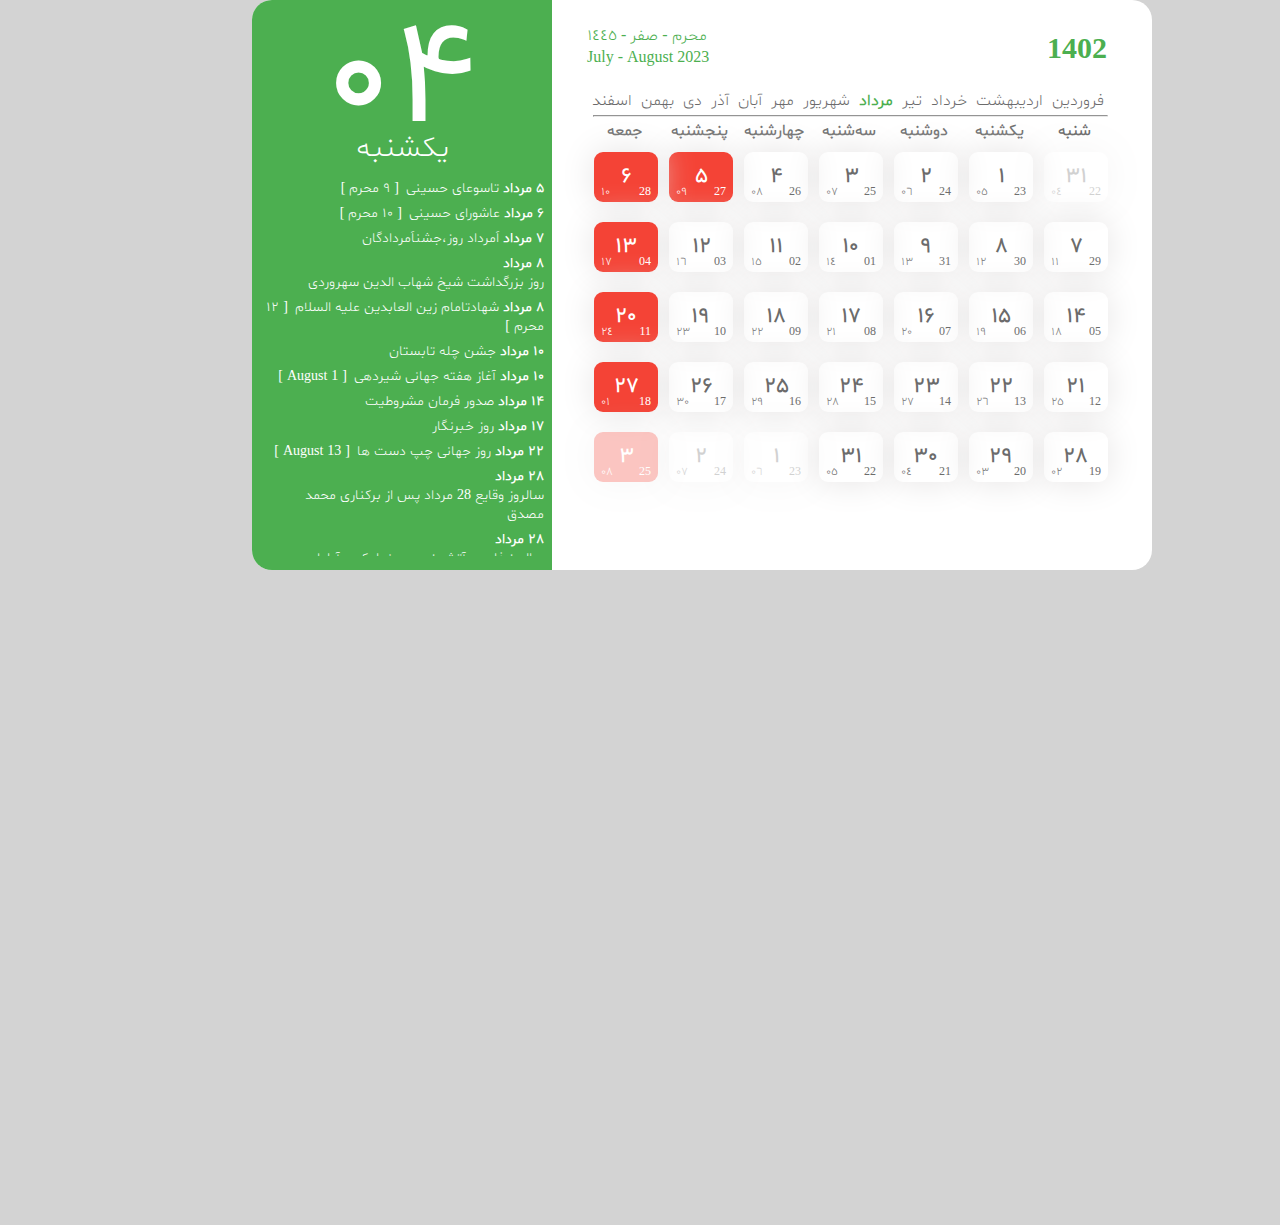
==== Calendar.html @ 131a1b58 "Add Persian Calendar" ====
<!DOCTYPE html>
<html lang="fa">

<head>
  <meta charset="UTF-8">
  <title>Persian Calendar</title>
  <link rel="stylesheet" href="static/css/main.css">
</head>

<body>
  <div class="container">
    <div class="calendar-wrapper">
      <div class="calendar-base">
        <div class="year-wrapper">
        </div>
        <div class="months">
          <span class="month-hover month-letter month-letter-1" data-num="1">فروردین</span>
          <span class="month-hover month-letter month-letter-2" data-num="2">اردیبهشت</span>
          <span class="month-hover month-letter month-letter-3" data-num="3">خرداد</span>
          <span class="month-hover month-letter month-letter-4" data-num="4">تیر</span>
          <span class="month-hover month-letter month-letter-5" data-num="5">مرداد</span>
          <span class="month-hover month-letter month-letter-6" data-num="6">شهریور</span>
          <span class="month-hover month-letter month-letter-7" data-num="7">مهر</span>
          <span class="month-hover month-letter month-letter-8" data-num="8">آبان</span>
          <span class="month-hover month-letter month-letter-9" data-num="9">آذر</span>
          <span class="month-hover month-letter month-letter-10" data-num="10">دی</span>
          <span class="month-hover month-letter month-letter-11" data-num="11">بهمن</span>
          <span class="month-hover month-letter month-letter-12" data-num="12">اسفند</span>
        </div>
        <hr class="month-line" />
        <div class="days">
          <ul class="weeks">
            <li>شنبه</li>
            <li>یکشنبه</li>
            <li>دوشنبه</li>
            <li>سه شنبه</li>
            <li>چهارشنبه</li>
            <li>پنجشنبه</li>
            <li>جمعه</li>
            <div class="clearfix"></div>
          </ul>
        </div>
        <div class="num-dates"></div>
      </div>
      <div class="calendar-left active-season">
        <div class="num-date">X</div>
        <div class="day">X</div>
      </div>
    </div>
    <div class="clearfix"></div>
  </div>
  <script src="static/js/calendarObject.js"></script>
  <script src="static/js/app.js"></script>
</body>

</html>
---- static/css/main.css ----
.container{
    margin: 0 auto;
    width: 80%;
    text-align: center;
    direction: rtl;
}

#introduce{
    display: block;
    width: 100%;
    font-size: 35px;
    font-weight: bold;
    color: white;
    padding-bottom: 5px;
    background-color: #4CAF50;
    text-decoration: none;
    margin-bottom: 15px;
}


/* Page Style */

@font-face{font-family:Shabnam;src: url(../font/Shabnam.ttf) format("truetype");font-weight:400}

body {
  background-color: lightgray;
  font-family: 'Shabnam';
  margin: 0;
}

.dynamic-element{
	display: none;
}

.active-element{
	display: block;
}

.calendar-wrapper{
	text-align: left;
	direction: ltr;
	float: right;
}

.clearfix, .clearfix::before, .clearfix::after{
	clear: both;
	content: "";
	display:black;
}

.calendar-base {
  width: 900px;
  height: 570px;
  border-radius: 20px;
  background-color: white;
  position: relative;
  z-index: 1;
  color: black;
  overflow: hidden;
}

.active-season{
	background-color: #d3cccc !important;
	color:white !important;
}

.active-season-bg{
	background-color: #d3cccc !important;
}

.active-season-cr{
	color: #d3cccc !important;
}

.month-hover.active-season-cr{
	font-weight: bold;
}

.holiday{
	background-color: #f44336;
	color:#fff !important;
}

.holiday:hover{
	background-color: #d3cccc !important;
}

.disable-one{
	opacity: 0.3;
}

.year {
  color: #d3cccc;
  font-size: 30px;
  float: right;
  position: relative;
  right: 45px;
  top: 30px;
  font-weight: bold;
}

.year-meta{
	position: absolute;
	left: 335px;
	top: 25px;
	color: #d3cccc;
}

.triangle-left {
  width: 0;
  height: 0;
  border-top: 5px solid transparent;
  border-right: 10px solid #E8E8E8;
  border-bottom: 5px solid transparent;
  float: right;
  position: relative;
  right: 90px;
  top: 36px;
}

.triangle-right {
  width: 0;
  height: 0;
  border-top: 5px solid transparent;
  border-left: 10px solid #E8E8E8;
  border-bottom: 5px solid transparent;
  float: right;
  position: relative;
  left: 20px;
  top: 36px;
}
.triangle-left:hover{
  border-right: 10px solid#2ECC71;
}
.triangle-right:hover{
  border-left: 10px solid#2ECC71;
}

.month-color {
  color: #27AE60;
}
.month-hover:hover{
  cursor: pointer;
  color: #d3cccc !important;
}

.months {
  color: #6b6b6b;
  position: relative;
  left: 340px;
  top: 90px;
  word-spacing: 5px;
}

.month-line {
  border-color: #E8E8E8;
  position: relative;
  top: 85px;
  width: 57%;
  left: 178px;
}

.days {
  color: #6b6b6b;
  position: relative;
  font-size: 18px;
  left: 14px;
  top: 80px;
  word-spacing: 35px;
  font-weight: 600;
}

.days ul{
	margin: 0;
}

.days ul li{
  background-color: transparent !important;
  height: auto !important;
  word-spacing: -4px;
  font-size: 16px;
}

.num-dates {
   float: right;
   position: relative;
   top: 90px;
   right: 44px;
   z-index: 1;
}

.num-dates ul{
	margin: 0 0 20px 0;
	padding: 0;
}

.num-dates ul li, .days ul li{
	float: right;
    list-style: none;
    text-align: center;
    margin-left: 11px;
    width: 64px;
	font-weight: bold;
}

.num-dates ul li{
	padding: 10px 0;
	cursor: pointer;
	font-size: 22px;
	border-radius: 9px;
	position: relative;
	box-shadow: 0 0 35px #e5e3e3;
	color: #6b6b6b;
}

.num-dates ul li:hover{
	background-color: #d3cccc;
	color: white;
}

.num-dates ul li small{
	position: absolute;
	font-size: 12px;
    font-weight: normal;
	bottom: 2px;
}

.num-dates ul li small#miladi{
    right: 7px;
}

.num-dates ul li small#ghamari{
    left: 7px;
}

.active-day {
  width: 35px;
  height: 35px;
  border-radius: 50%;
  background-color: #2ECC71;
  position: relative;
  top: 295px;
  left: 661px;
}

.white {
  color: white;
}

.event-indicator {
  width: 5px;
  height: 5px;
  border-radius: 50%;
  background-color: #2980B9;
  position: relative;
  top: 304px;
  left: 695px;
}

.two {
  position: relative;
  top: 168px;
  left: 535px;
}

.grey {
  color: #AAAAB1;
}

.calendar-left {
  width: 300px;
  height: 570px;
  border-radius: 20px 0px 0px 20px;
  background-color: #2ECC71;
  position: relative;
  z-index: 1;
  bottom: 570px;
  color: white;
}

.hamburger {
  position: relative;
  top: 25px;
  left: 25px;
}

.burger-line:hover, .hamburger:hover{
  background-color:#27e879 !important;
}

.burger-line {
  width: 25px;
  height: 3px;
  background-color: white;
  border-radius: 15%;
  margin-bottom: 3px;
}

.num-date {
  font-size: 150px;
  width: 50%;
  margin: 0 auto;
  font-weight: 700;
  position: relative;
  top: -20px;
}

.day {
  width: 50%;
  margin: 0px auto;
  font-size: 30px;
  position: relative;
  bottom: 77px;
  text-align: center;
}

.current-events {
  font-size: 15px;
  position: relative;
  margin-left: 25px;
  bottom: 30px;
}

.posts {
  text-decoration: underline dotted;
}
.posts:hover{
  color:#27e879 !important;
}

.events-list{
	direction: rtl;
	float: right;
	position: relative;
    top: -83px;
    width: 93%;
	height: 377px;
    overflow-y: scroll;
    padding-right: 8px;
    text-align: right;
}

.events-list li{
	margin-bottom: 6px;
	font-size: 14px;
}

.events-list li span.event-day{
	font-weight: bold;
}

.events-list li div.event-title{
	display: inline-block;
	margin-left: 3px;
}
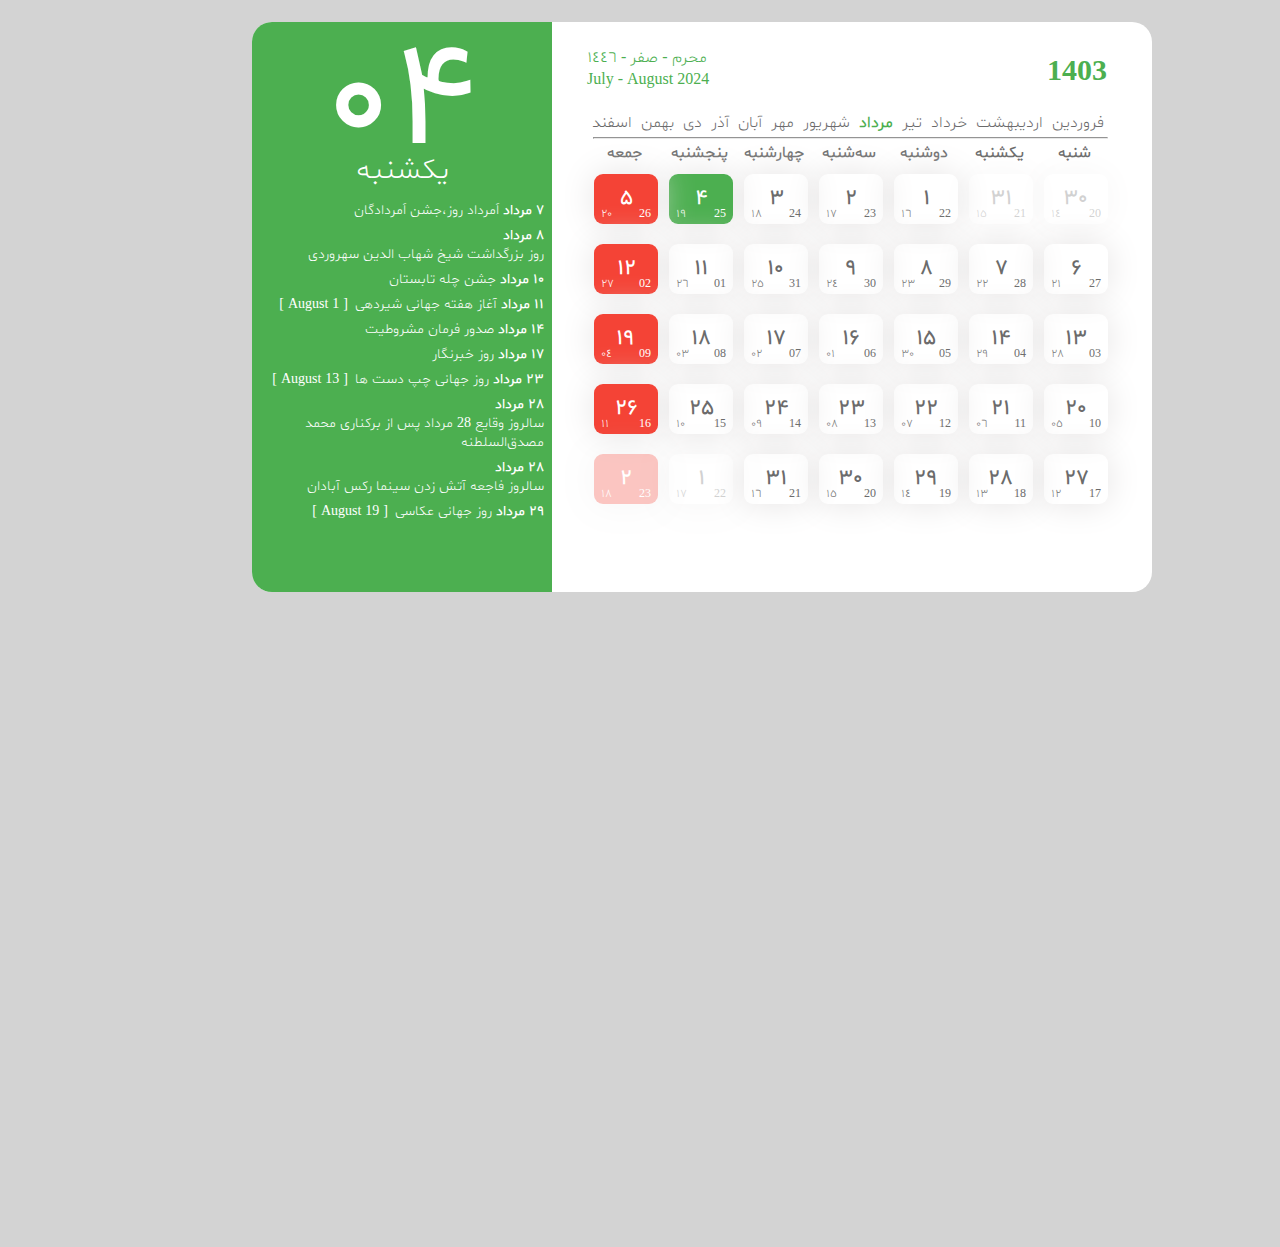
==== commit 4edb5206: "Add Persian Calendar 1403" ====
--- a/Calendar.html
+++ b/Calendar.html
@@ -3,16 +3,25 @@
 
 <head>
   <meta charset="UTF-8">
-  <title>Persian Calendar</title>
+  <title>Calendar</title>
   <link rel="stylesheet" href="static/css/main.css">
 </head>
 
 <body>
+<br>
+
+
   <div class="container">
+
+
+
+
     <div class="calendar-wrapper">
       <div class="calendar-base">
+
         <div class="year-wrapper">
         </div>
+
         <div class="months">
           <span class="month-hover month-letter month-letter-1" data-num="1">فروردین</span>
           <span class="month-hover month-letter month-letter-2" data-num="2">اردیبهشت</span>
@@ -28,6 +37,7 @@
           <span class="month-hover month-letter month-letter-12" data-num="12">اسفند</span>
         </div>
         <hr class="month-line" />
+
         <div class="days">
           <ul class="weeks">
             <li>شنبه</li>
@@ -40,15 +50,26 @@
             <div class="clearfix"></div>
           </ul>
         </div>
+
         <div class="num-dates"></div>
+
       </div>
+
       <div class="calendar-left active-season">
+
         <div class="num-date">X</div>
         <div class="day">X</div>
+
+
+
       </div>
     </div>
     <div class="clearfix"></div>
+
+
   </div>
+
+
   <script src="static/js/calendarObject.js"></script>
   <script src="static/js/app.js"></script>
 </body>
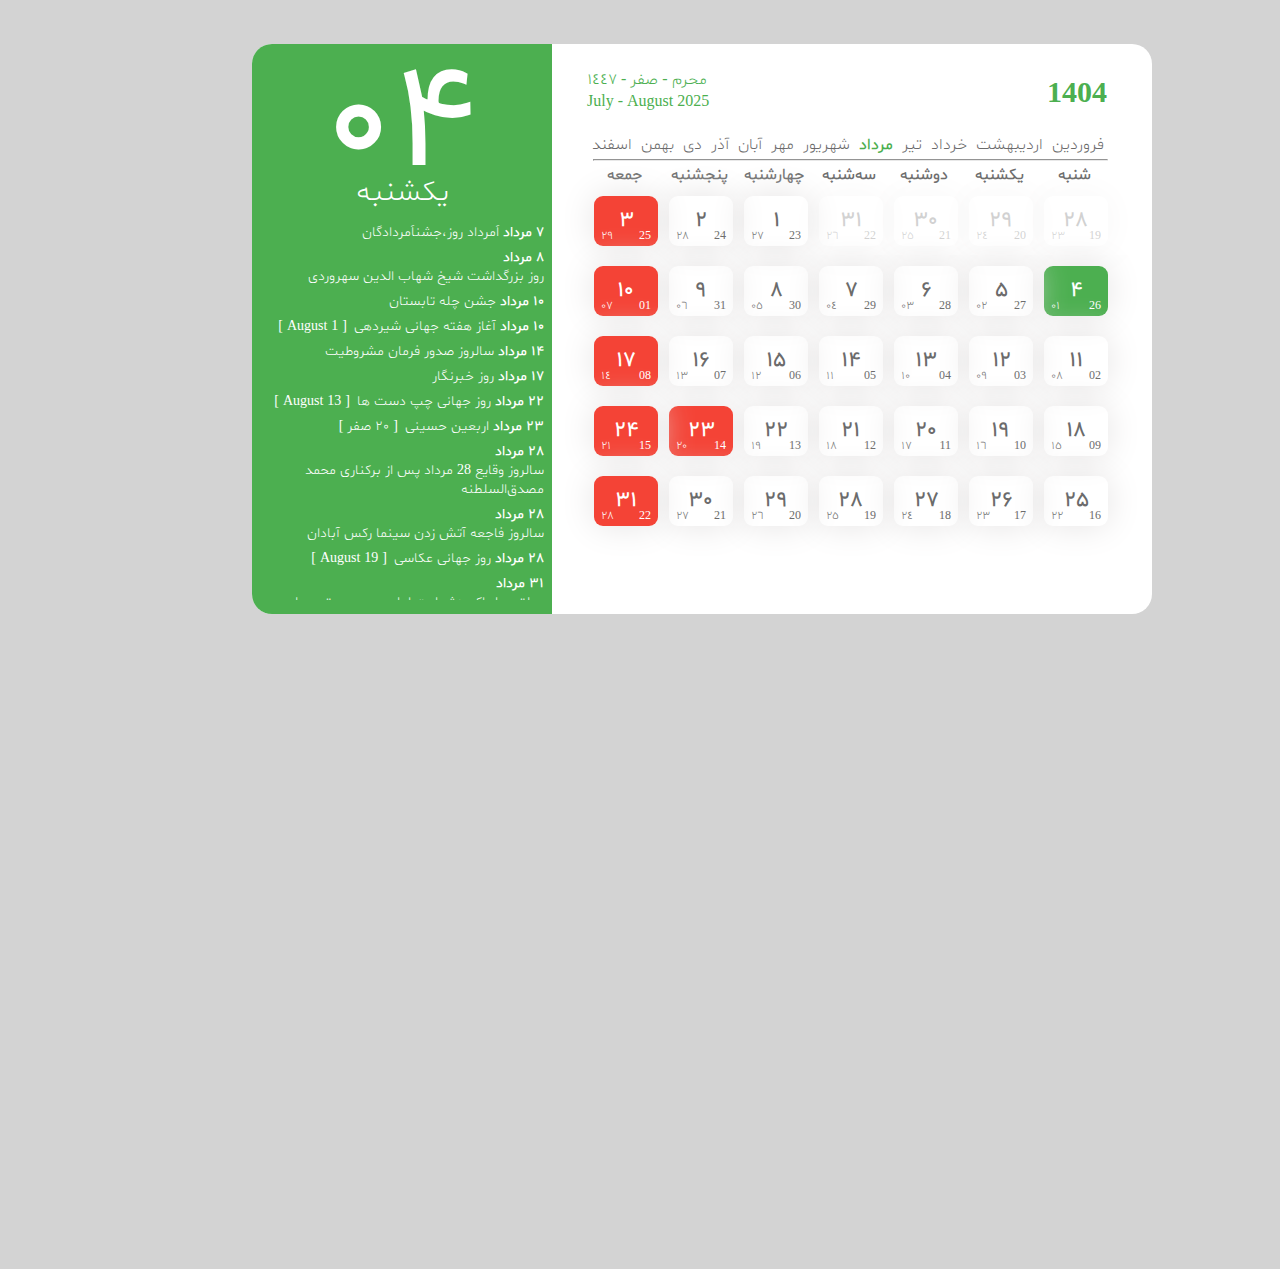
==== commit 13e7d759: "Updating the solar calendar to 1404, updating the suggestions page, and optimizing the code" ====
--- a/Calendar.html
+++ b/Calendar.html
@@ -8,13 +8,11 @@
 </head>
 
 <body>
-<br>
 
 
   <div class="container">
-
-
-
+<br>
+<br>
 
     <div class="calendar-wrapper">
       <div class="calendar-base">
